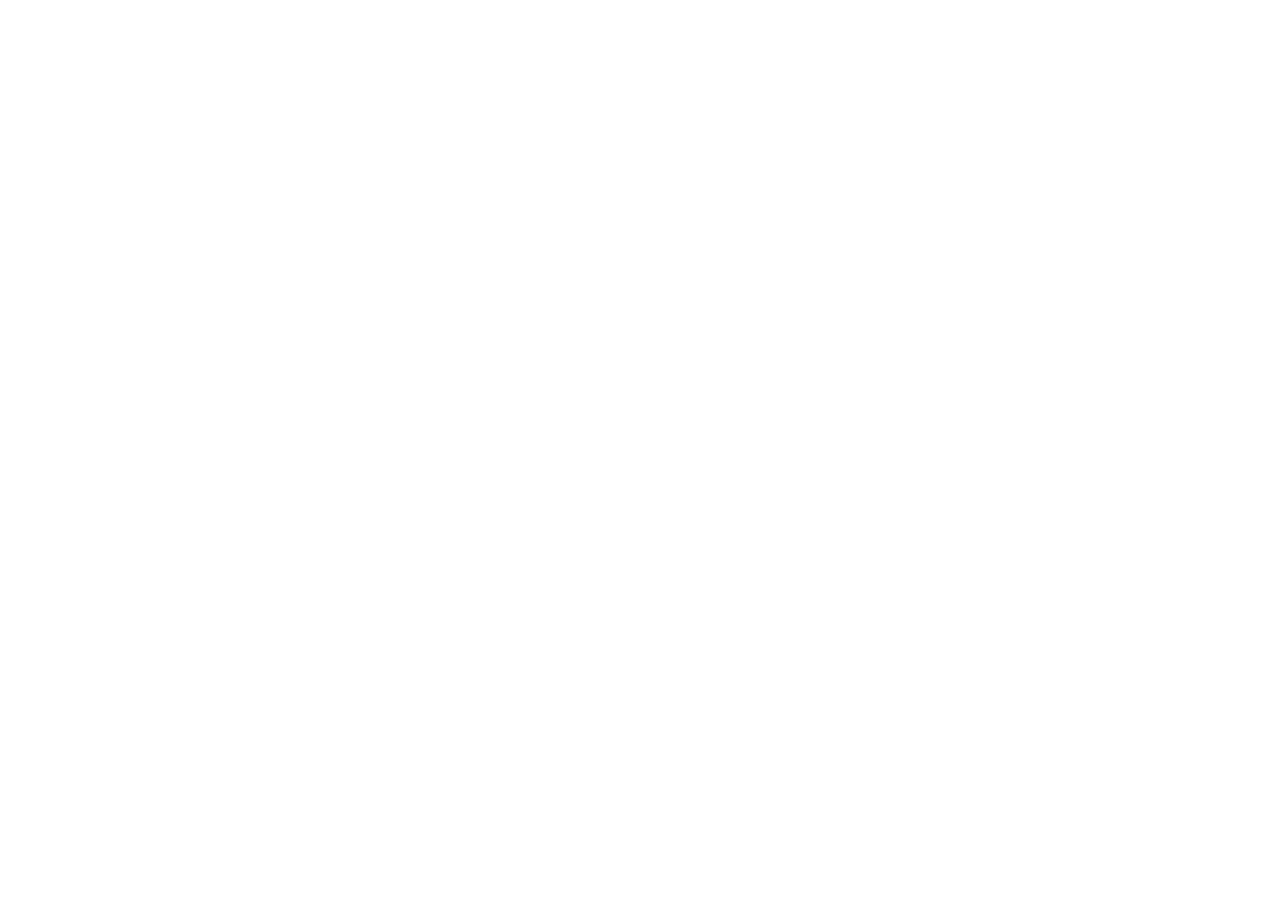
==== src/index.html @ a04d594f "Adicionando estruturas iniciais" ====
<!DOCTYPE html>
<html lang="en">
<head>
    <meta charset="UTF-8">
    <meta name="viewport" content="width=device-width, initial-scale=1.0">
    <link rel="stylesheet" href="styles.css">
    <link rel="shortcut icon" href="imgs/favicon.png" type="image/x-icon">
    <title>Gabriela Ramalho</title>
</head>
<body>
    
</body>
</html>
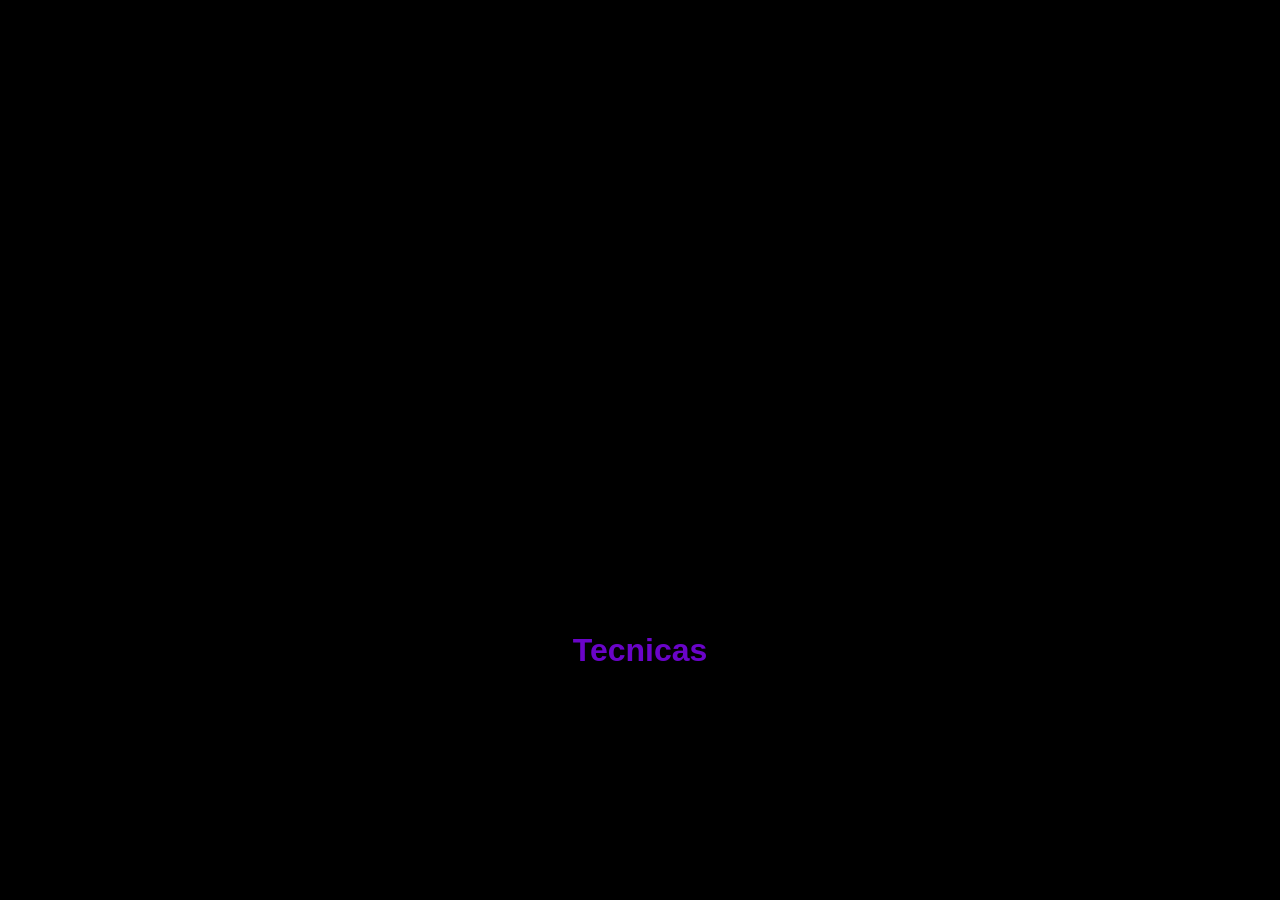
==== commit 2ea236de: "Desenvolvendo modulo Tecnicas" ====
--- a/src/index.html
+++ b/src/index.html
@@ -8,6 +8,8 @@
     <title>Gabriela Ramalho</title>
 </head>
 <body>
-    
+    <div class="tecnicas">
+        <h1 class="titulo">Tecnicas</h1>
+    </div>
 </body>
 </html>
--- a/src/styles.css
+++ b/src/styles.css
@@ -0,0 +1,13 @@
+body{
+    background-color: black;
+}
+
+.tecnicas{
+    margin-top: 50%;
+    font-family: 'Franklin Gothic Medium', 'Arial Narrow', Arial, sans-serif;
+}
+
+.titulo{
+    color: rgb(106, 4, 201);
+    text-align: center;
+}
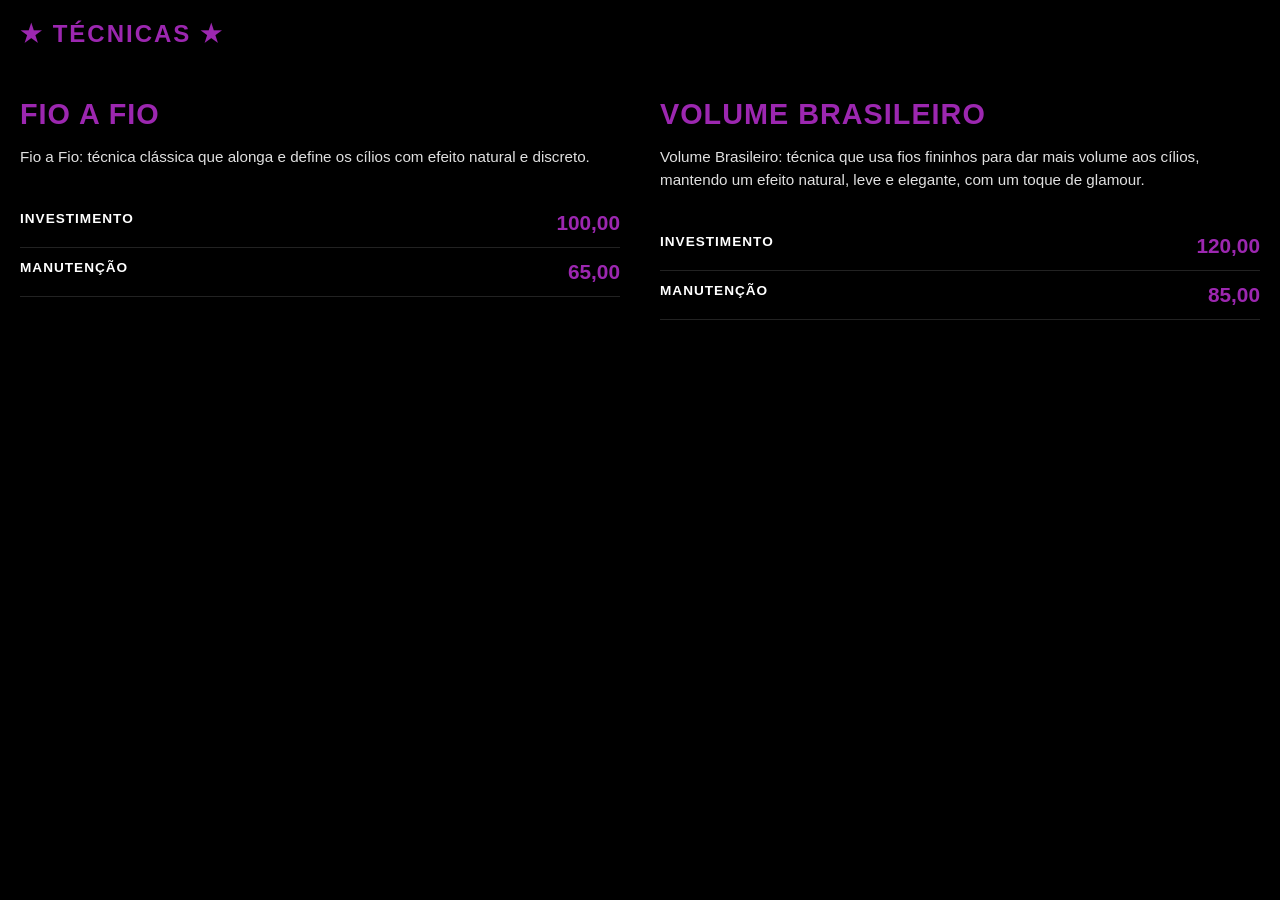
==== commit dd0645c3: "Adicionando secção tecnicas e desenvolvendo seus metódos" ====
--- a/src/index.html
+++ b/src/index.html
@@ -9,7 +9,37 @@
 </head>
 <body>
     <div class="tecnicas">
-        <h1 class="titulo">Tecnicas</h1>
+        <div class="titulo">★ TÉCNICAS ★</div>
+        
+        <div class="colunas-tecnicas">
+            <div class="card-tecnica">
+                <div class="subtitulo-tecnica">FIO A FIO</div>
+                <div class="descricao">Fio a Fio: técnica clássica que alonga e define os cílios com efeito natural e discreto.</div>
+                <div class="preco-linha">
+                    <div class="label">INVESTIMENTO</div>
+                    <div class="valor">100,00</div>
+                </div>
+                <div class="preco-linha">
+                    <div class="label">MANUTENÇÃO</div>
+                    <div class="valor">65,00</div>
+                </div>
+            </div>
+
+            <div class="card-tecnica">
+                <div class="subtitulo-tecnica">VOLUME BRASILEIRO</div>
+                <div class="descricao">Volume Brasileiro: técnica que usa fios fininhos para dar mais volume aos cílios, mantendo um efeito natural, leve e elegante, com um toque de glamour.</div>
+                <div class="preco-linha">
+                    <div class="label">INVESTIMENTO</div>
+                    <div class="valor">120,00</div>         
+                </div>
+                <div class="preco-linha">
+                    <div class="label">MANUTENÇÃO</div>
+                    <div class="valor">85,00</div>
+                </div>
+            </div>
+
+        </div>
+
     </div>
 </body>
 </html>
--- a/src/styles.css
+++ b/src/styles.css
@@ -1,13 +1,76 @@
-body{
-    background-color: black;
+body {
+    background-color: #000000;
+    color: white;
+    font-family: 'Arial', sans-serif;
+    margin: 0;
+    padding: 20px;
 }
 
-.tecnicas{
-    margin-top: 50%;
-    font-family: 'Franklin Gothic Medium', 'Arial Narrow', Arial, sans-serif;
+/* Container Principal da Seção */
+.tecnicas-container {
+    max-width: 500px;
+    margin: 40px auto; 
+    text-align: center;
 }
 
-.titulo{
-    color: rgb(106, 4, 201);
-    text-align: center;
+/* Estilização do Título Principal */
+.titulo {
+    color: #9c27b0; 
+    font-size: 1.5rem;
+    font-weight: bold;
+    letter-spacing: 2px;
+    margin-bottom: 50px;
+}
+
+/* Alinhamento das duas colunas lado a lado */
+.colunas-tecnicas {
+    display: flex;
+    justify-content: space-between;
+    gap: 40px; 
+    flex-wrap: wrap; 
+}
+
+/* Estilo de cada bloco/coluna */
+.card-tecnica {
+    flex: 1;
+    min-width: 280px; 
+    text-align: left; 
+}
+
+/* Títulos de cada Técnica */
+.subtitulo-tecnica {
+    color: #9c27b0;
+    font-size: 1.8rem;
+    font-weight: bold;
+    margin-bottom: 15px;
+    letter-spacing: 1px;
+}
+
+/* Bloco de texto descritivo */
+.descricao {
+    font-size: 0.95rem;
+    line-height: 1.5;
+    color: #e0e0e0;
+    margin-bottom: 30px;
+}
+
+/* Alinhamento dos preços (Texto na esquerda, Valor na direita) */
+.preco-linha {
+    display: flex;
+    justify-content: space-between; 
+    border-bottom: 1px solid #222; 
+    padding: 12px 0;
+}
+
+.label {
+    font-size: 0.85rem;
+    color: #ffffff;
+    font-weight: bold;
+    letter-spacing: 1px;
+}
+
+.valor {
+    font-size: 1.3rem;
+    color: #9c27b0; 
+    font-weight: bold;
 }
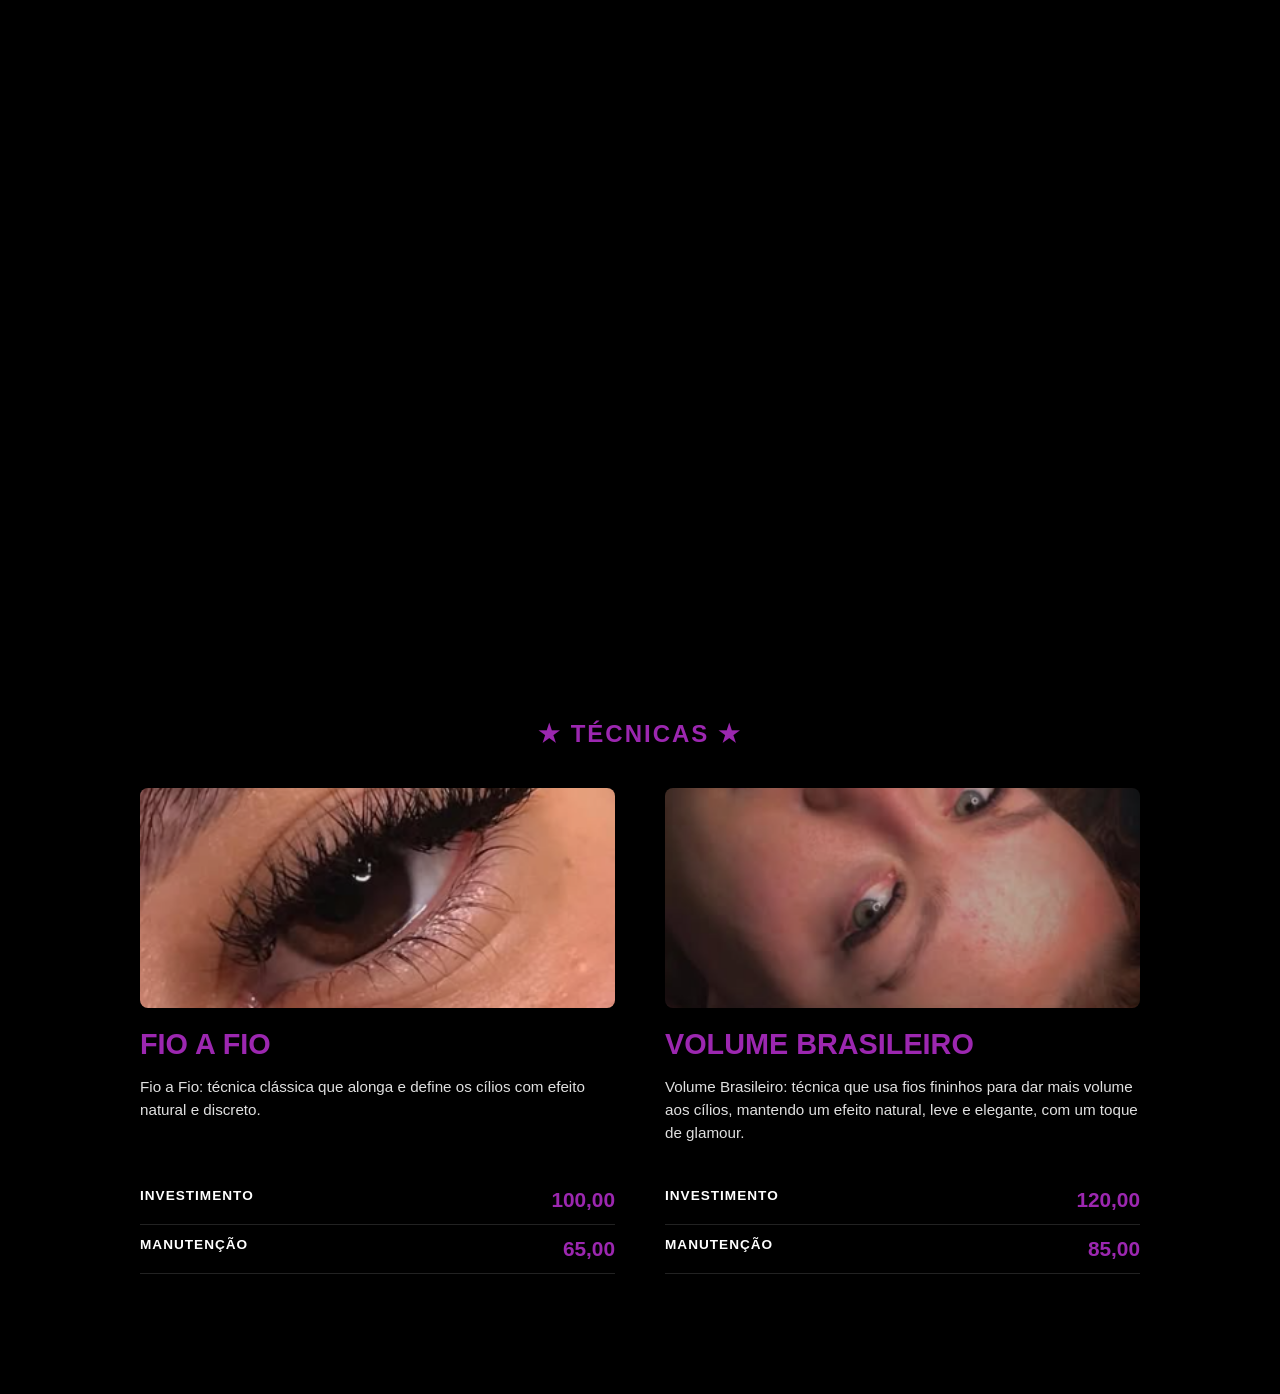
==== commit cad11db0: "Atualizando modulo de tecnicas" ====
--- a/src/index.html
+++ b/src/index.html
@@ -1,5 +1,5 @@
 <!DOCTYPE html>
-<html lang="en">
+<html lang="pt-BR">
 <head>
     <meta charset="UTF-8">
     <meta name="viewport" content="width=device-width, initial-scale=1.0">
@@ -8,11 +8,16 @@
     <title>Gabriela Ramalho</title>
 </head>
 <body>
-    <div class="tecnicas">
+    <div class="tecnicas">        
+        
         <div class="titulo">★ TÉCNICAS ★</div>
         
         <div class="colunas-tecnicas">
+            
             <div class="card-tecnica">
+                <div class="container-foto">
+                    <img src="imgs/FioAfio.png" alt="Técnica Fio a Fio" class="imagem-tecnicas">
+                </div>
                 <div class="subtitulo-tecnica">FIO A FIO</div>
                 <div class="descricao">Fio a Fio: técnica clássica que alonga e define os cílios com efeito natural e discreto.</div>
                 <div class="preco-linha">
@@ -26,6 +31,9 @@
             </div>
 
             <div class="card-tecnica">
+                <div class="container-foto">
+                    <img src="imgs/VolumeAbrasileiro.png" alt="Técnica Fio a Fio" class="imagem-tecnicas">
+                </div>                
                 <div class="subtitulo-tecnica">VOLUME BRASILEIRO</div>
                 <div class="descricao">Volume Brasileiro: técnica que usa fios fininhos para dar mais volume aos cílios, mantendo um efeito natural, leve e elegante, com um toque de glamour.</div>
                 <div class="preco-linha">
@@ -38,8 +46,7 @@
                 </div>
             </div>
 
-        </div>
-
-    </div>
+        </div> 
+    </div> 
 </body>
 </html>
--- a/src/styles.css
+++ b/src/styles.css
@@ -6,55 +6,70 @@
     padding: 20px;
 }
 
-/* Container Principal da Seção */
-.tecnicas-container {
-    max-width: 500px;
-    margin: 40px auto; 
-    text-align: center;
+.tecnicas {
+    max-width: 1000px;
+    padding: 0 20px;
+    margin: 700px auto 100px auto; 
 }
 
-/* Estilização do Título Principal */
 .titulo {
     color: #9c27b0; 
     font-size: 1.5rem;
     font-weight: bold;
     letter-spacing: 2px;
-    margin-bottom: 50px;
+    text-align: center;
+    width: 100%;
+    margin-top: 0;       
+    margin-bottom: 40px; 
 }
 
-/* Alinhamento das duas colunas lado a lado */
 .colunas-tecnicas {
     display: flex;
     justify-content: space-between;
-    gap: 40px; 
+    gap: 50px; 
     flex-wrap: wrap; 
 }
 
-/* Estilo de cada bloco/coluna */
 .card-tecnica {
     flex: 1;
     min-width: 280px; 
     text-align: left; 
+    display: flex;
+    flex-direction: column;
 }
 
-/* Títulos de cada Técnica */
+.container-foto {
+    width: 100%;
+    height: 220px;
+    margin-bottom: 20px;
+}
+
+.imagem-tecnicas {
+    width: 100%;
+    height: 100%;
+    border-radius: 8px; 
+    object-fit: cover;
+}
+
 .subtitulo-tecnica {
     color: #9c27b0;
     font-size: 1.8rem;
     font-weight: bold;
     margin-bottom: 15px;
-    letter-spacing: 1px;
 }
 
-/* Bloco de texto descritivo */
 .descricao {
     font-size: 0.95rem;
     line-height: 1.5;
     color: #e0e0e0;
-    margin-bottom: 30px;
+    margin-bottom: 30px; 
+    min-height: 70px; 
 }
 
-/* Alinhamento dos preços (Texto na esquerda, Valor na direita) */
+.preco-linha:first-of-type {
+    margin-top: auto; 
+}
+
 .preco-linha {
     display: flex;
     justify-content: space-between; 
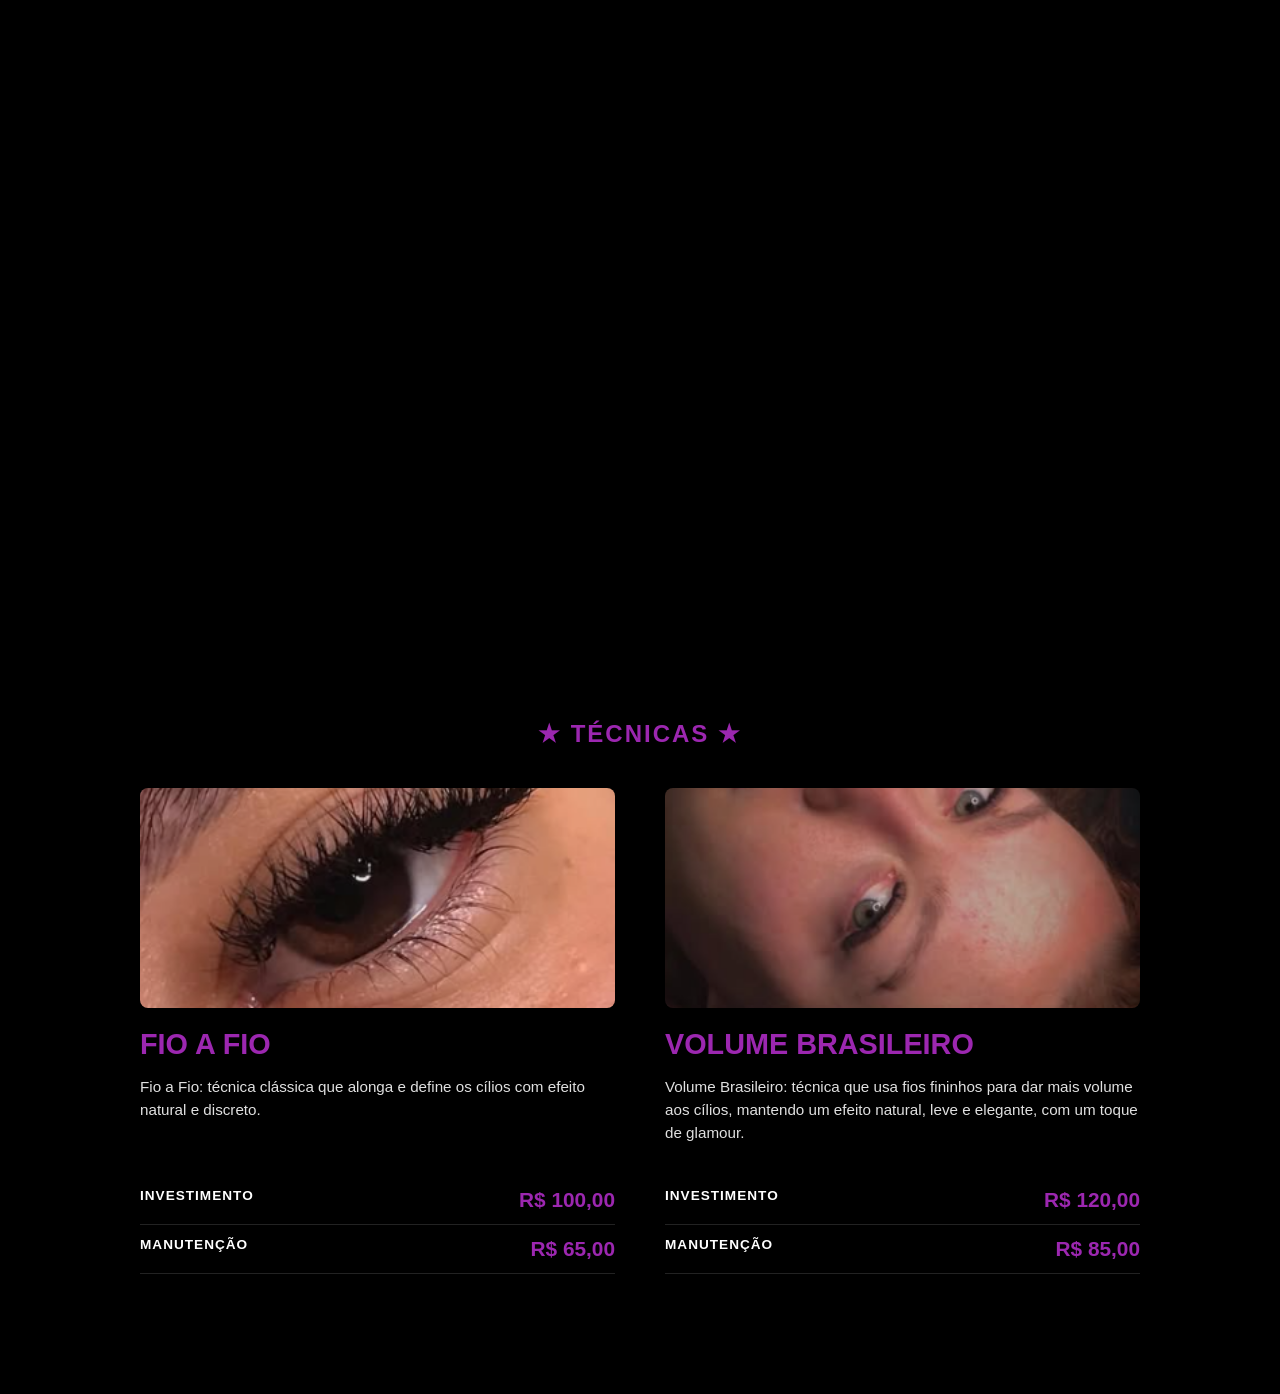
==== commit ef35dde3: "Atualizando preços" ====
--- a/src/index.html
+++ b/src/index.html
@@ -22,11 +22,11 @@
                 <div class="descricao">Fio a Fio: técnica clássica que alonga e define os cílios com efeito natural e discreto.</div>
                 <div class="preco-linha">
                     <div class="label">INVESTIMENTO</div>
-                    <div class="valor">100,00</div>
+                    <div class="valor">R$ 100,00</div>
                 </div>
                 <div class="preco-linha">
                     <div class="label">MANUTENÇÃO</div>
-                    <div class="valor">65,00</div>
+                    <div class="valor">R$ 65,00</div>
                 </div>
             </div>
 
@@ -38,11 +38,11 @@
                 <div class="descricao">Volume Brasileiro: técnica que usa fios fininhos para dar mais volume aos cílios, mantendo um efeito natural, leve e elegante, com um toque de glamour.</div>
                 <div class="preco-linha">
                     <div class="label">INVESTIMENTO</div>
-                    <div class="valor">120,00</div>         
+                    <div class="valor">R$ 120,00</div>         
                 </div>
                 <div class="preco-linha">
                     <div class="label">MANUTENÇÃO</div>
-                    <div class="valor">85,00</div>
+                    <div class="valor">R$ 85,00</div>
                 </div>
             </div>
 
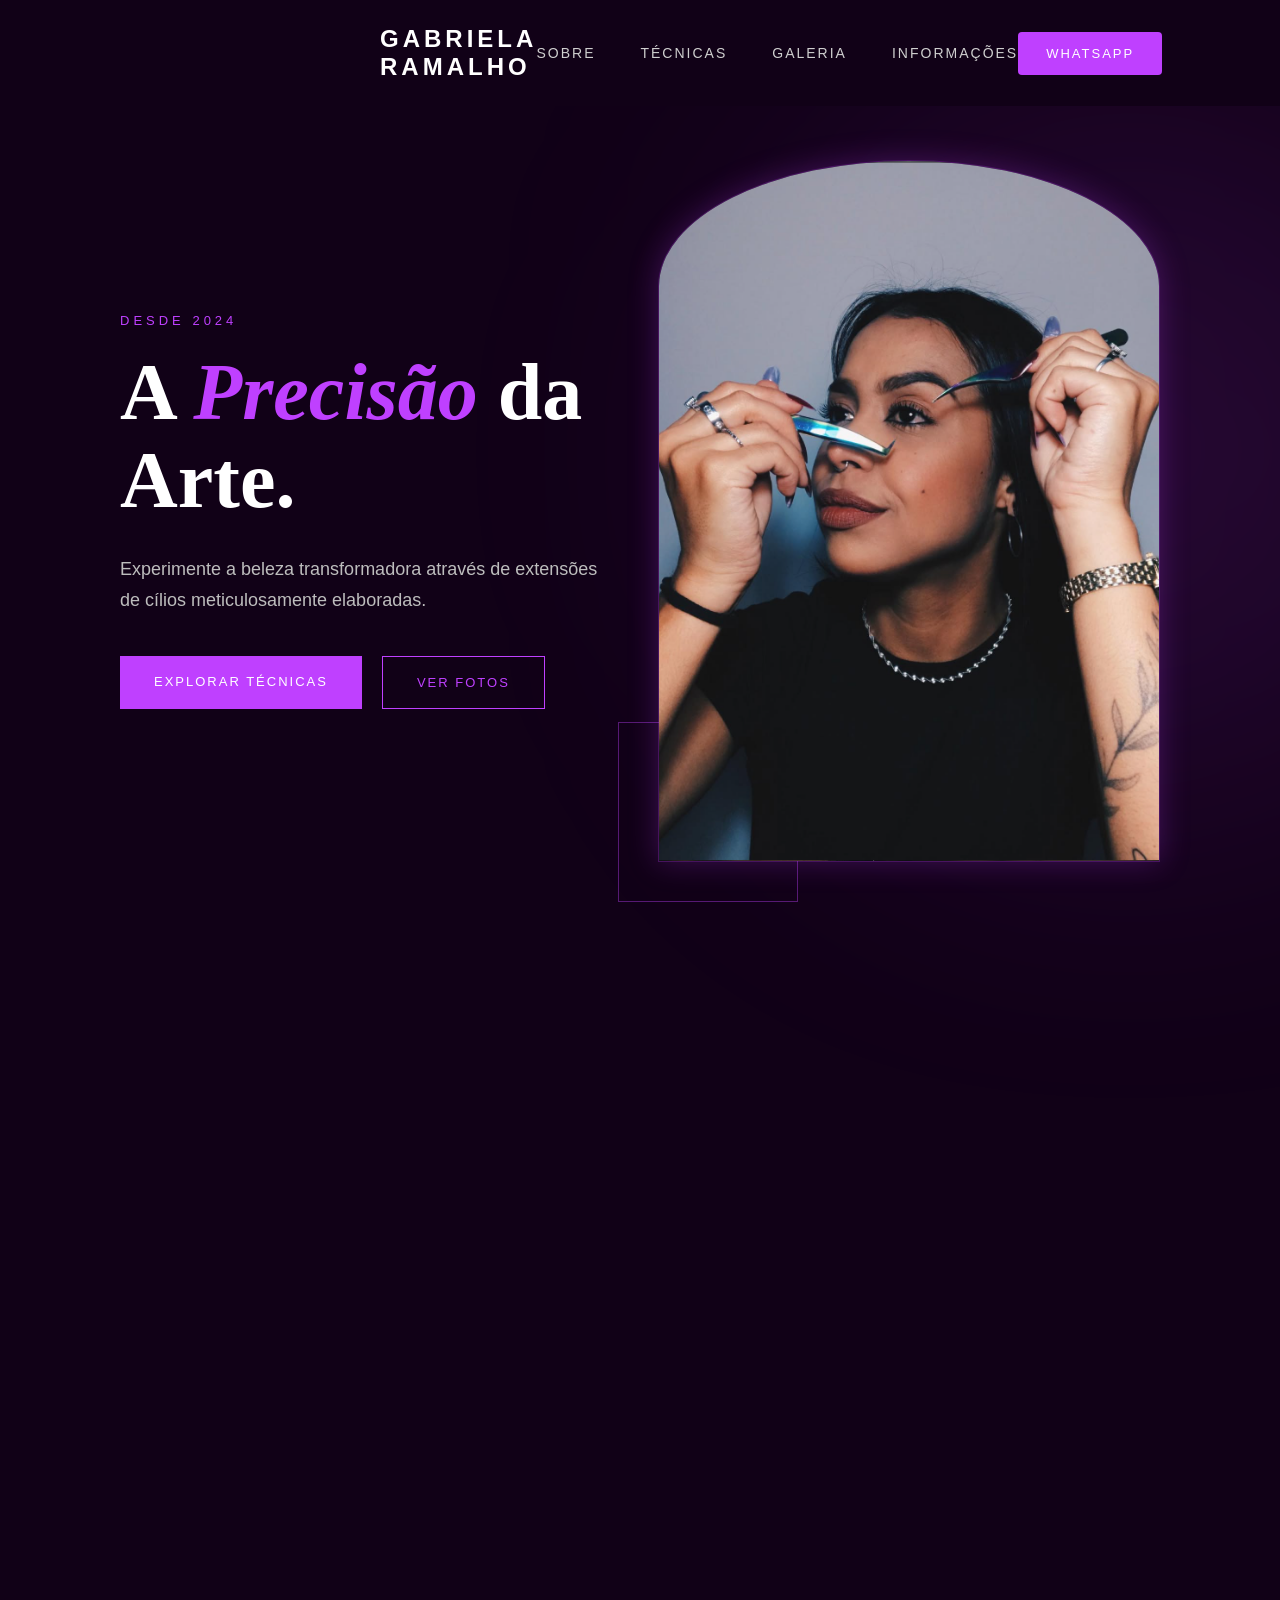
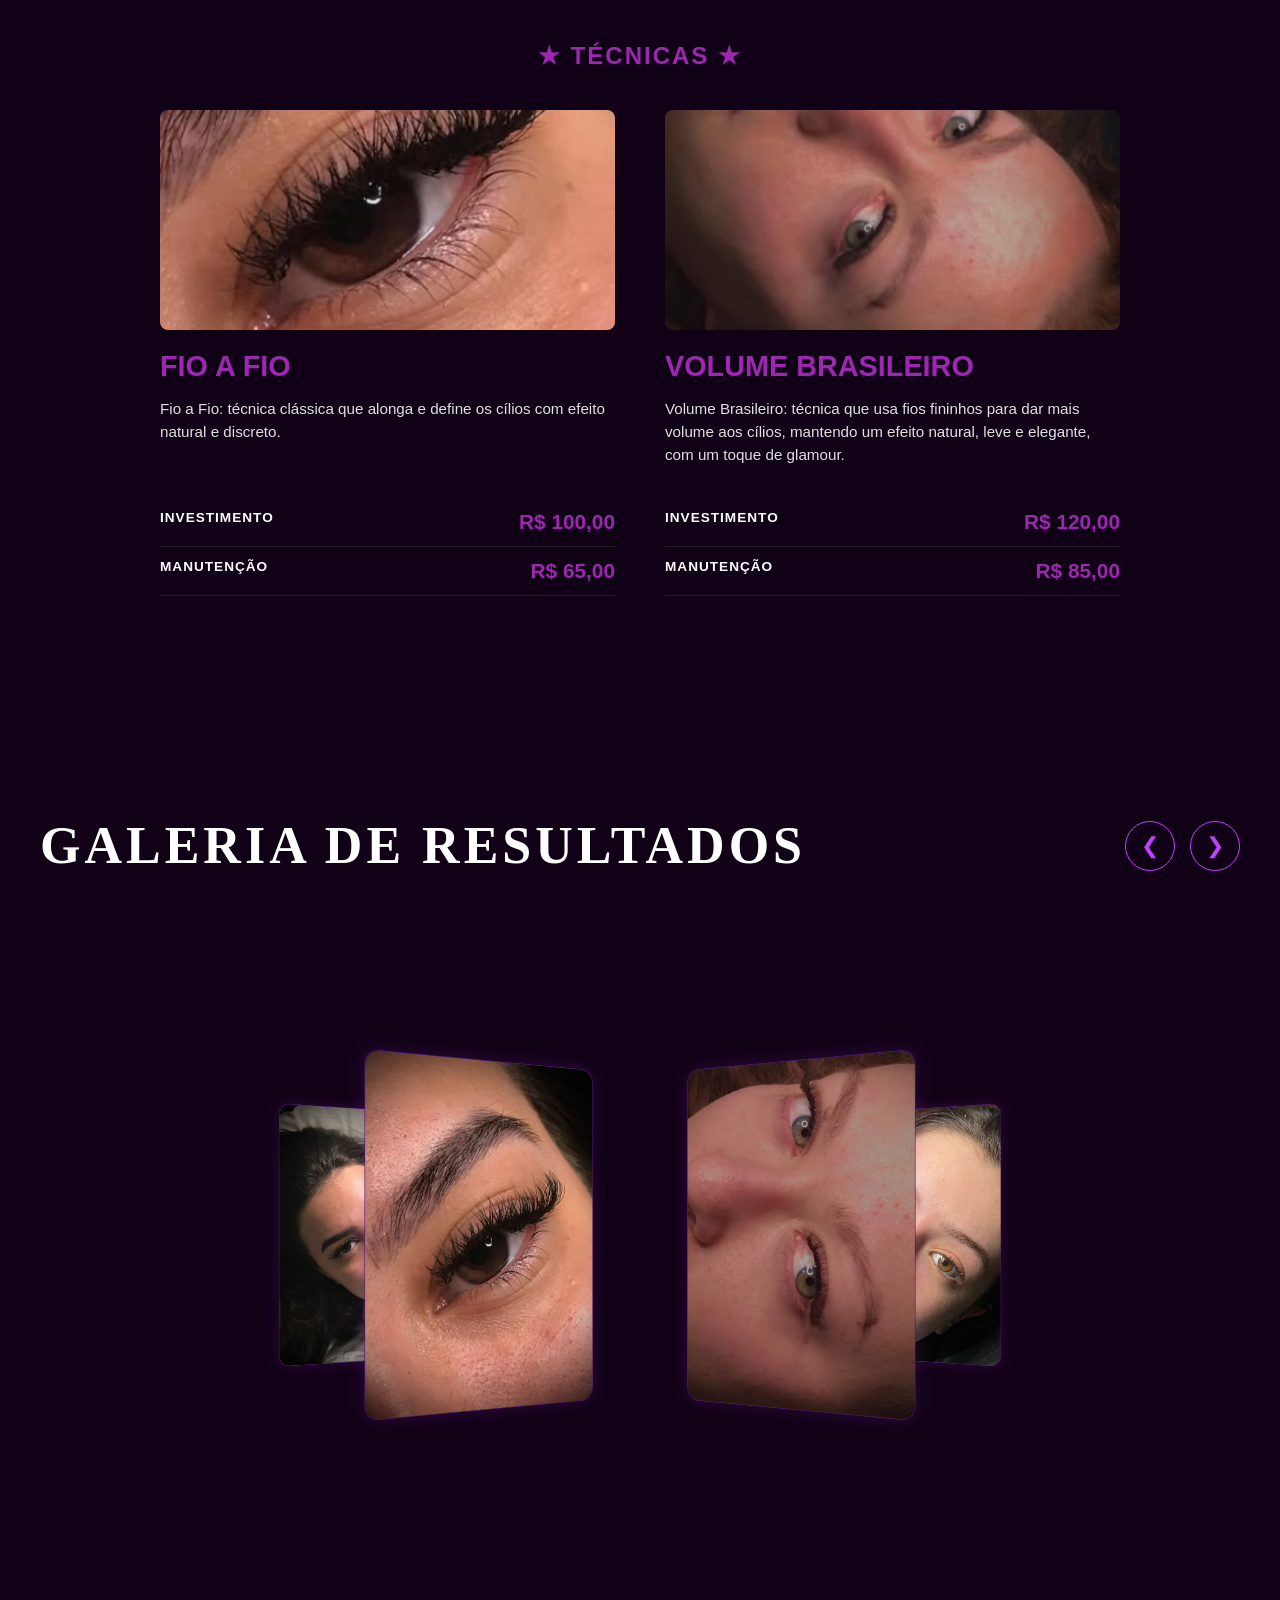
==== commit 64fed578: "feat: tela topo e galeria de resultados" ====
--- a/src/index.html
+++ b/src/index.html
@@ -4,10 +4,74 @@
     <meta charset="UTF-8">
     <meta name="viewport" content="width=device-width, initial-scale=1.0">
     <link rel="stylesheet" href="styles.css">
+        <script src="script.js"></script>
     <link rel="shortcut icon" href="imgs/favicon.png" type="image/x-icon">
     <title>Gabriela Ramalho</title>
 </head>
 <body>
+    
+<header class="hero">
+
+    <nav class="navbar">
+        <div class="logo">
+            Gabriela Ramalho
+        </div>
+
+        <ul class="nav-links">
+            <li><a href="#sobre">Sobre</a></li>
+            <li><a href="#tecnicas">Técnicas</a></li>
+            <li><a href="#galeria">Galeria</a></li>
+            <li><a href="#info">Informações</a></li>
+        </ul>
+
+        <a href="#" class="btn-whatsapp">
+            WhatsApp
+        </a>
+    </nav>
+
+    <div class="hero-content">
+
+    
+
+        <div class="hero-text">
+            <span class="mini-title">DESDE 2024</span>
+
+            <h1>
+                A <span>Precisão</span> da Arte.
+            </h1>
+
+            <p>
+                Experimente a beleza transformadora através de extensões
+                de cílios meticulosamente elaboradas.
+            </p>
+
+            <div class="hero-buttons">
+                <a href="#tecnicas" class="btn-primary">
+                    EXPLORAR TÉCNICAS
+                </a>
+
+                <a href="#galeria" class="btn-secondary">
+                    VER FOTOS
+                </a>
+            </div>
+        </div>
+
+      <div class="hero-image">
+
+    <div class="neon-square"></div>
+
+    <div class="image-frame">
+        <img src="imgs/Gabriela Ramalho.png" alt="Gabriela Ramalho">
+    </div>
+
+</div>
+
+</header>
+
+
+
+
+    
     <div class="tecnicas">        
         
         <div class="titulo">★ TÉCNICAS ★</div>
@@ -48,5 +112,84 @@
 
         </div> 
     </div> 
+
+   
+   
+    <section class="galeria" id="galeria">
+
+    <div class="galeria-topo">
+        <h2>GALERIA DE RESULTADOS</h2>
+
+        <div class="galeria-botoes">
+            <button id="prev-btn">❮</button>
+            <button id="next-btn">❯</button>
+        </div>
+    </div>
+
+    <div class="coverflow-container">
+
+        <div class="coverflow-track" id="coverflow-track">
+
+            <div class="coverflow-item">
+                <img src="imgs/Resultado 1.jpg">
+            </div>
+
+            <div class="coverflow-item">
+                <img src="imgs/resultado 2.jpg">
+            </div>
+
+            <div class="coverflow-item liquid-glass">
+    
+            <video class="coverflow-media" autoplay muted loop playsinline>
+            <source src="videos/videolash1.mov">
+            </video>
+            </div>
+
+            <div class="coverflow-item">
+                <img src="imgs/resultado 5.jpg">
+            </div>
+
+            <div class="coverflow-item">
+                <img src="imgs/resultado 6.jpg">
+            </div>
+
+            <div class="coverflow-item">
+                <img src="imgs/resultado 3.jpg">
+            </div>
+
+            <div class="coverflow-item liquid-glass">
+    
+            <video class="coverflow-media" autoplay muted loop playsinline>
+            <source src="videos/Vídeo 2 lash.mov">
+            </video>
+            </div>
+
+            <div class="coverflow-item">
+                <img src="imgs/resultado 4.jpg">
+            </div>
+
+            <div class="coverflow-item">
+                <img src="imgs/resultado 10.jpg">
+            </div>
+
+            <div class="coverflow-item">
+                <img src="imgs/resultado 8.jpg">
+            </div>
+
+            <div class="coverflow-item">
+                <img src="imgs/resultado 9.jpg">
+            </div>
+
+            <div class="coverflow-item">
+                <img src="imgs/resultado 7.jpg">
+            </div>
+
+        </div>
+
+    </div>
+
+</section>
+
+
 </body>
 </html>
--- a/src/styles.css
+++ b/src/styles.css
@@ -1,10 +1,337 @@
 body {
-    background-color: #000000;
+    background-color: #110117;
     color: white;
     font-family: 'Arial', sans-serif;
     margin: 0;
-    padding: 20px;
-}
+
+    overflow-x: hidden;
+}
+
+/* topo */
+
+* {
+    margin: 0;
+    padding: 0;
+    box-sizing: border-box;
+}
+
+
+/* NAVBAR */
+
+.navbar {
+    position: fixed;
+    top: 0;
+    width: 100%;
+    display: flex;
+    justify-content: space-between;
+    align-items: center;
+
+    padding: 25px 260px;
+
+    background: #110117;
+    backdrop-filter: blur(10px);
+
+    z-index: 1000;
+}
+
+.logo {
+    font-size: 24px;
+    font-weight: bold;
+    letter-spacing: 4px;
+    text-transform: uppercase;
+}
+
+.nav-links {
+    display: flex;
+    gap: 45px;
+    list-style: none;
+}
+
+.nav-links a {
+    text-decoration: none;
+    color: #cfcfcf;
+
+    font-size: 14px;
+    letter-spacing: 2px;
+    text-transform: uppercase;
+
+    transition: 0.3s;
+}
+
+.nav-links a:hover {
+    color: #BF40FF;
+}
+
+.btn-whatsapp {
+    background-color: #BF40FF;
+    color: white;
+
+    padding: 14px 28px;
+
+    text-decoration: none;
+    text-transform: uppercase;
+    letter-spacing: 2px;
+    font-size: 13px;
+
+    border-radius: 4px;
+
+    transition: 0.3s;
+}
+
+.btn-whatsapp:hover {
+    background-color: #a129df;
+}
+
+/* HERO */
+
+.hero {
+    min-height: 100vh;
+
+    padding: 160px 120px 80px;
+
+    background-color: #110117;
+
+    overflow: hidden;
+}
+
+.hero-content {
+    display: flex;
+    justify-content: space-between;
+    align-items: center;
+    gap: 60px;
+}
+
+/* TEXTO */
+
+.hero-text {
+    max-width: 650px;
+}
+
+.mini-title {
+    color: #BF40FF;
+
+    letter-spacing: 4px;
+    font-size: 13px;
+
+    display: block;
+    margin-bottom: 20px;
+}
+
+.hero-text h1 {
+    font-size: 80px;
+    
+    line-height: 1.1;
+    margin-bottom: 30px;
+
+    font-family: serif;
+}
+
+.hero-text h1 span {
+    color: #BF40FF;
+    font-style: italic;
+}
+
+.hero-text p {
+    color: #bdbdbd;
+
+    font-size: 18px;
+    line-height: 1.7;
+
+    margin-bottom: 40px;
+}
+
+/* BOTÕES */
+
+.hero-buttons {
+    display: flex;
+    gap: 20px;
+}
+
+.btn-primary,
+.btn-secondary {
+    padding: 18px 34px;
+
+    text-decoration: none;
+    text-transform: uppercase;
+
+    letter-spacing: 2px;
+    font-size: 13px;
+
+    transition: 0.3s;
+}
+
+.btn-primary {
+    background-color: #BF40FF;
+    color: white;
+}
+
+.btn-primary:hover {
+    background-color: #a129df;
+}
+
+.btn-secondary {
+    border: 1px solid #BF40FF;
+    color: #BF40FF;
+}
+
+.btn-secondary:hover {
+    background-color: rgba(191, 64, 255, 0.1);
+}
+
+/* imagem */
+
+.hero-image {
+    position: relative;
+
+    display: flex;
+    justify-content: center;
+    align-items: center;
+}
+
+/* quadrado neon */
+
+.neon-square {
+    position: absolute;
+
+    width: 180px;
+    height: 180px;
+
+    border: 1px solid rgba(191, 64, 255, 0.4);
+
+    bottom: -40px;
+    left: -40px;
+
+    z-index: 0;
+}
+
+/* moldura principal */
+
+.image-frame {
+    position: relative;
+
+    overflow: hidden;
+
+    border-top-left-radius: 50% 18%;
+    border-top-right-radius: 50% 18%;
+
+    border: 1px solid rgba(191, 64, 255, 0.3);
+
+    box-shadow: 0 0 30px rgba(191, 64, 255, 0.25);
+
+    z-index: 2;
+}
+
+/* imagem */
+
+.image-frame img {
+    width: 500px;
+    height: 700px;
+
+    object-fit: cover;
+    object-position: center top;
+
+    display: block;
+}
+
+/* glow atrás */
+
+.hero::before {
+    content: "";
+
+    position: absolute;
+
+    width: 700px;
+    height: 700px;
+
+    background: rgba(191, 64, 255, 0.12);
+
+    filter: blur(140px);
+
+    border-radius: 50%;
+
+    top: 50%;
+    right: -200px;
+
+    transform: translateY(-50%);
+
+    z-index: 0;
+}
+
+/*  conteúdo no glow */
+
+.hero-content {
+    position: relative;
+    z-index: 2;
+}
+
+.image-frame {
+    overflow: hidden;
+
+    border-top-left-radius: 50% 18%;
+    border-top-right-radius: 50% 18%;
+
+    border: 1px solid rgba(191, 64, 255, 0.3);
+
+    box-shadow: 0 0 30px rgba(191, 64, 255, 0.25);
+}
+
+/* videos na galeria */
+
+.coverflow-item img,
+.coverflow-item video {
+    width: 100%;
+    height: 100%;
+
+    object-fit: cover;
+
+    border-radius: 20px;
+}
+
+.coverflow-media {
+    width: 100%;
+    height: 100%;
+    object-fit: cover;
+
+    border-radius: 20px;
+}
+
+/* responsivo */
+
+@media (max-width: 1100px) {
+
+    .hero-content {
+        flex-direction: column;
+        text-align: center;
+    }
+
+    .hero-buttons {
+        justify-content: center;
+    }
+
+    .hero-image img {
+        width: 100%;
+        max-width: 400px;
+        height: auto;
+    }
+
+    .navbar {
+        padding: 20px 30px;
+    }
+
+    .nav-links {
+        display: none;
+    }
+
+    .hero-text h1 {
+        font-size: 52px;
+    }
+}
+
+
+
+
+
+
 
 .tecnicas {
     max-width: 1000px;
@@ -38,11 +365,13 @@
     flex-direction: column;
 }
 
+
 .container-foto {
     width: 100%;
     height: 220px;
     margin-bottom: 20px;
 }
+
 
 .imagem-tecnicas {
     width: 100%;
@@ -51,12 +380,14 @@
     object-fit: cover;
 }
 
-.subtitulo-tecnica {
+
+ .subtitulo-tecnica {
     color: #9c27b0;
     font-size: 1.8rem;
     font-weight: bold;
     margin-bottom: 15px;
 }
+
 
 .descricao {
     font-size: 0.95rem;
@@ -88,4 +419,125 @@
     font-size: 1.3rem;
     color: #9c27b0; 
     font-weight: bold;
+}
+
+
+/* galeria de fotos */
+
+.galeria {
+    padding: 120px 40px;
+    overflow: hidden;
+}
+
+.galeria-topo {
+    max-width: 1200px;
+    margin: 0 auto 60px;
+
+    display: flex;
+    justify-content: space-between;
+    align-items: center;
+}
+
+.galeria-topo h2 {
+    font-size: 52px;
+    font-family: serif;
+    letter-spacing: 4px;
+}
+
+.galeria-botoes {
+    display: flex;
+    gap: 15px;
+}
+
+.galeria-botoes button {
+    width: 50px;
+    height: 50px;
+
+    border-radius: 50%;
+    border: 1px solid #BF40FF;
+
+    background: transparent;
+    color: #BF40FF;
+
+    cursor: pointer;
+    font-size: 22px;
+
+    transition: 0.3s;
+}
+
+.galeria-botoes button:hover {
+    background: #BF40FF;
+    color: white;
+}
+
+/* COVERFLOW */
+
+.coverflow-container {
+    width: 100%;
+    height: 600px;
+
+    perspective: 1200px;
+
+    display: flex;
+    justify-content: center;
+    align-items: center;
+
+    overflow: hidden;
+}
+
+.coverflow-track {
+    position: relative;
+
+    width: 100%;
+    height: 100%;
+
+    display: flex;
+    justify-content: center;
+    align-items: center;
+
+    transform-style: preserve-3d;
+}
+
+.coverflow-item {
+    position: absolute;
+
+    width: 350px;
+    height: 480px;
+
+    transition: 0.6s cubic-bezier(0.23, 1, 0.32, 1);
+
+    overflow: hidden;
+
+    border-radius: 20px;
+
+    border: 1px solid rgba(191, 64, 255, 0.3);
+
+    box-shadow: 0 0 25px rgba(191, 64, 255, 0.15);
+
+    background: #1a0822;
+}
+
+.coverflow-item img {
+    width: 100%;
+    height: 100%;
+
+    object-fit: cover;
+}
+
+/* responsivo */
+
+@media (max-width: 768px) {
+
+    .coverflow-item {
+        width: 250px;
+        height: 350px;
+    }
+
+    .coverflow-container {
+        height: 450px;
+    }
+
+    .galeria-topo h2 {
+        font-size: 38px;
+    }
 }
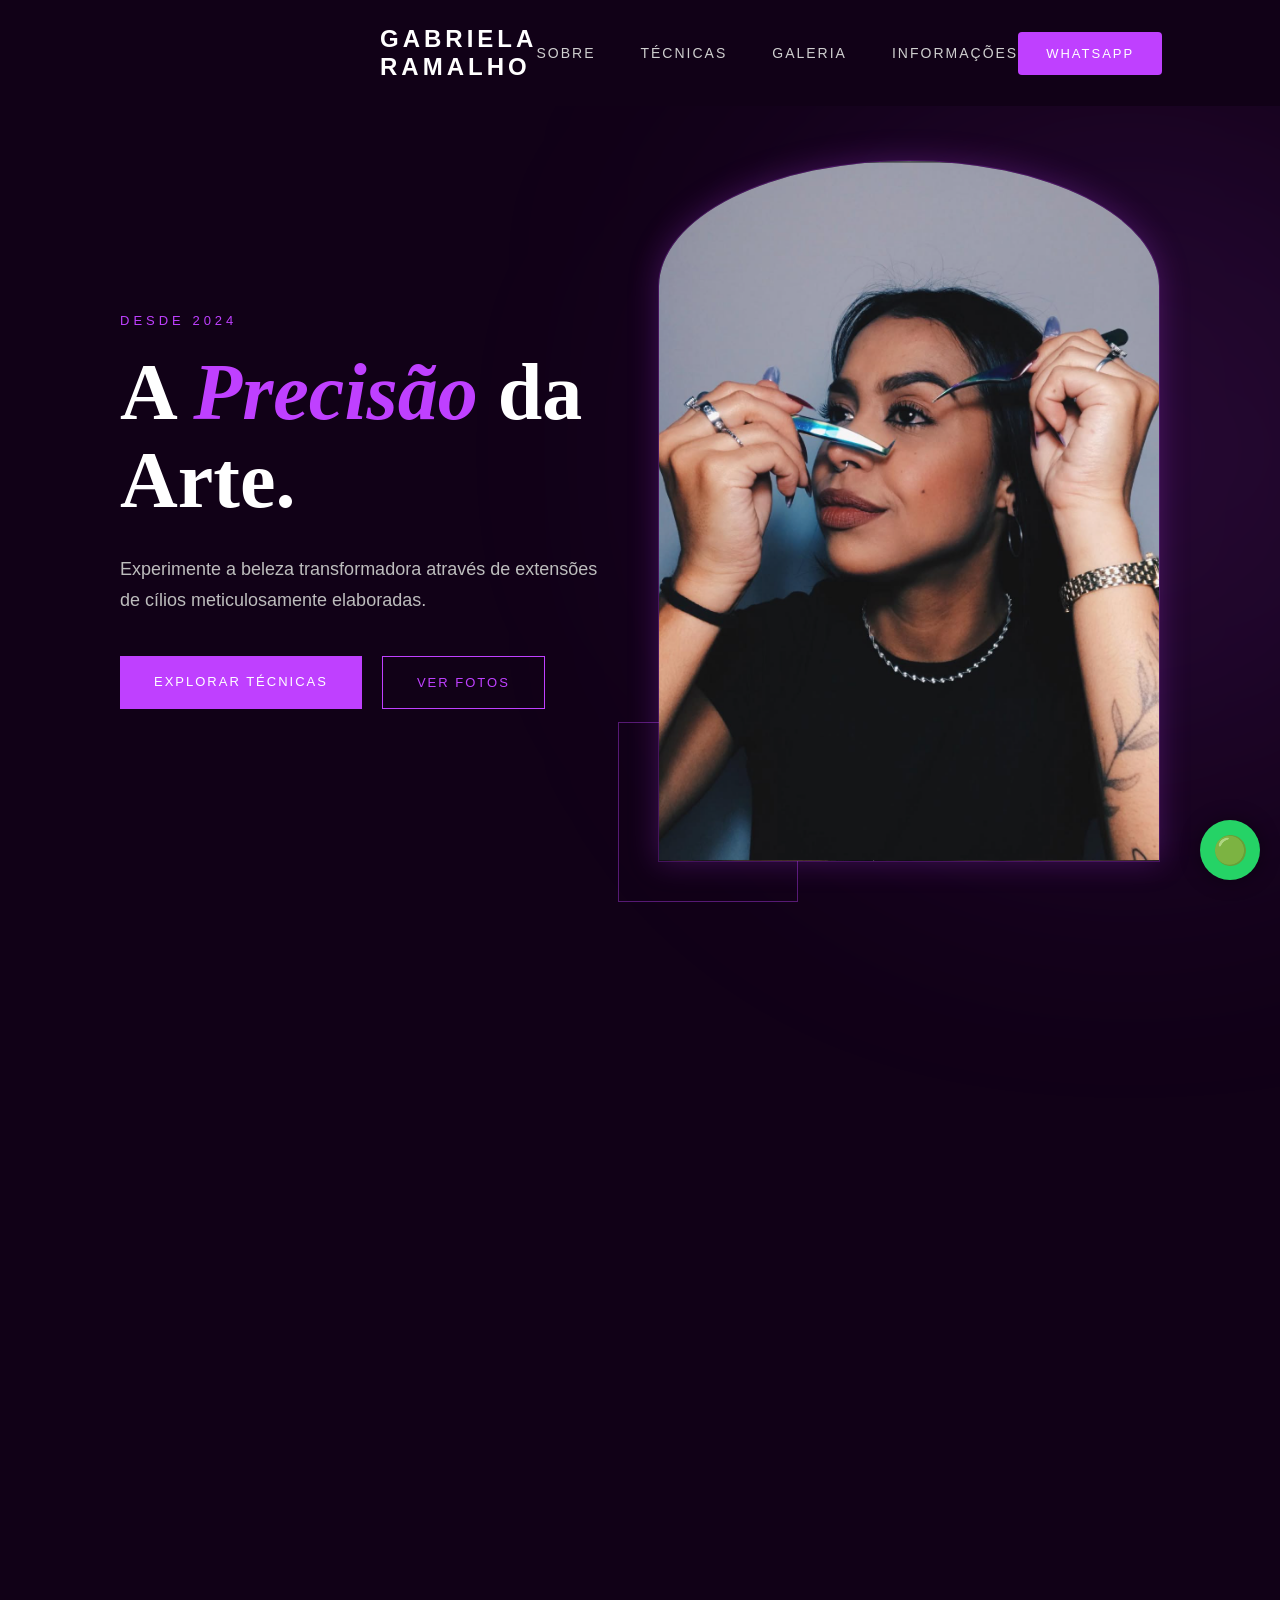
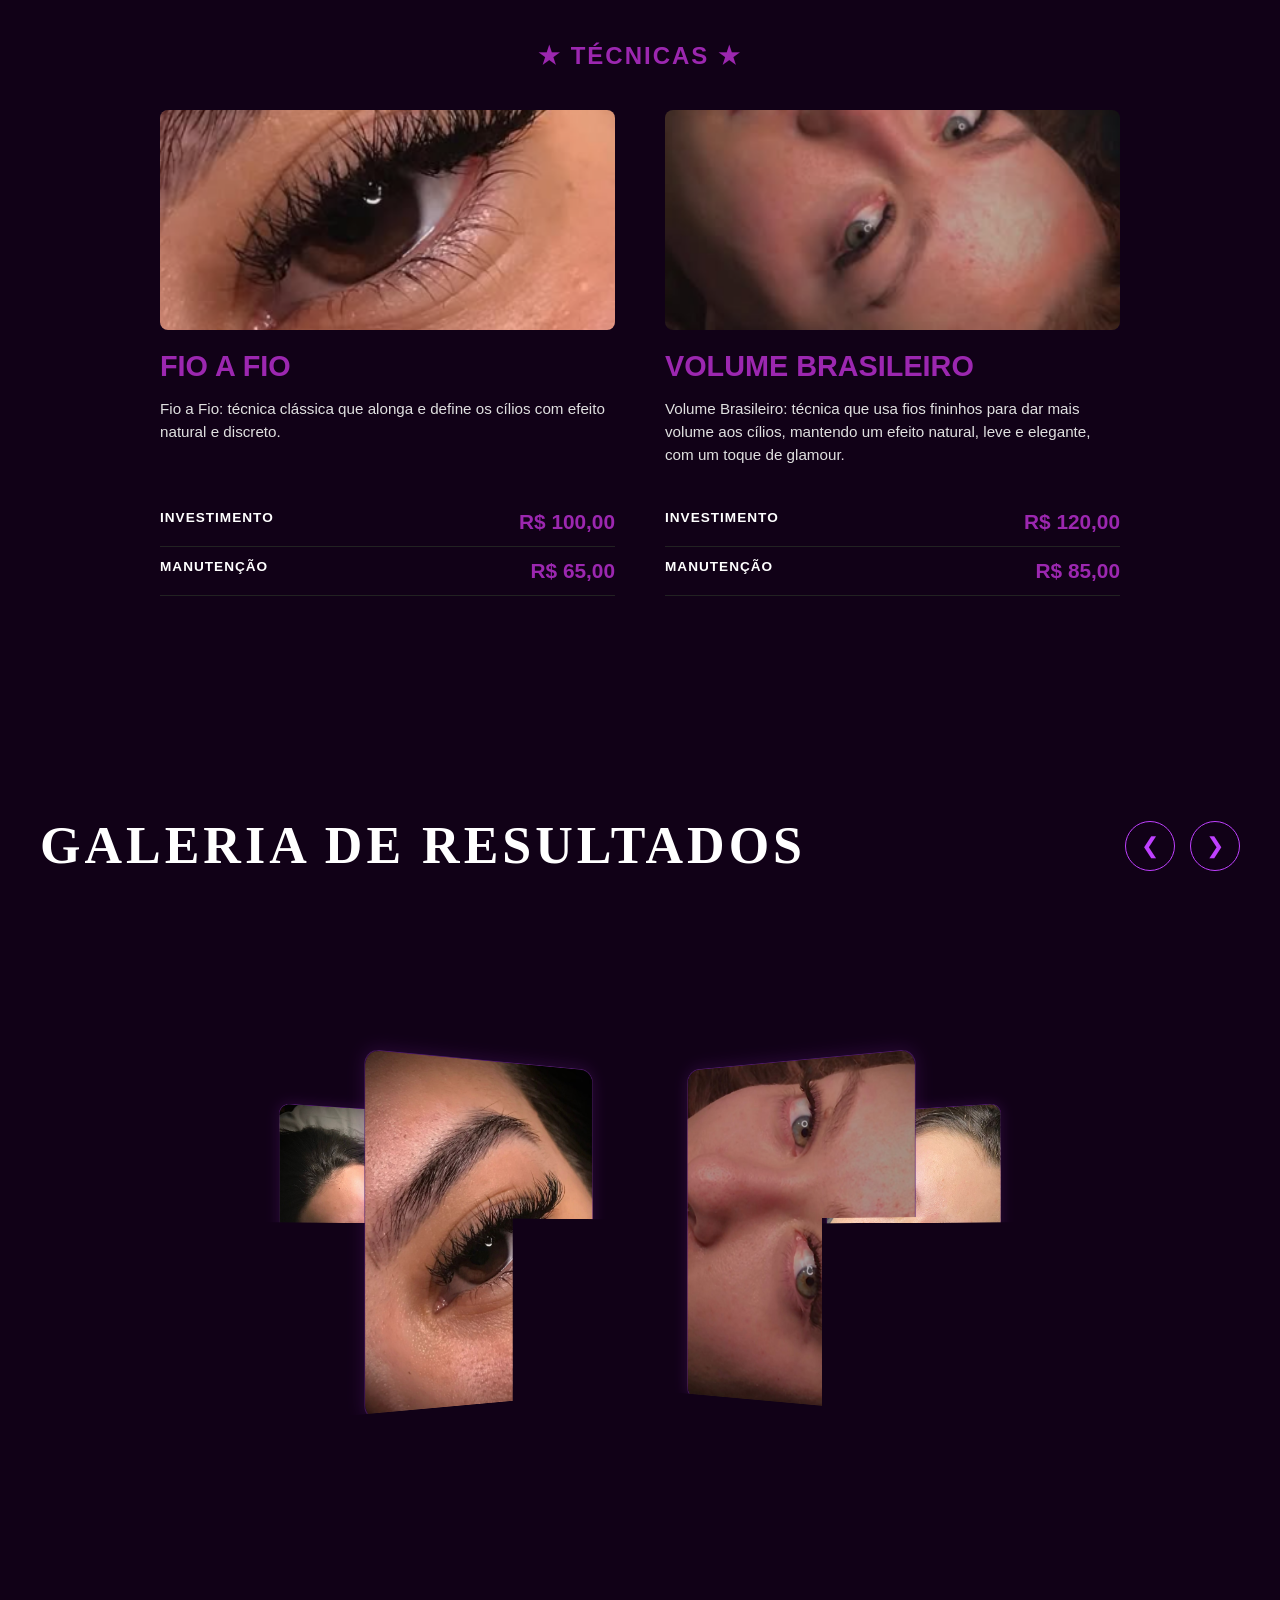
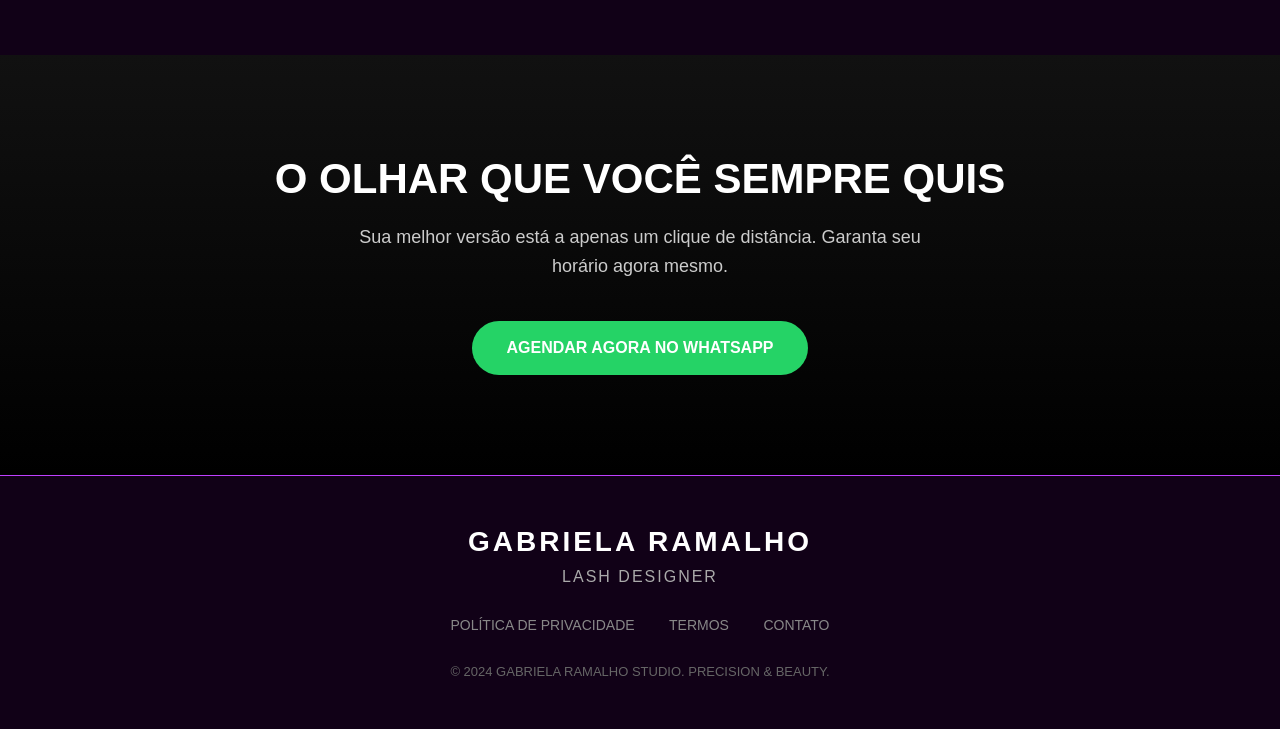
==== commit 7b31509f: "Atualizando index.html unico" ====
--- a/src/index.html
+++ b/src/index.html
@@ -31,8 +31,6 @@
 
     <div class="hero-content">
 
-    
-
         <div class="hero-text">
             <span class="mini-title">DESDE 2024</span>
 
@@ -191,5 +189,45 @@
 </section>
 
 
+
+  <section class="secao-final">
+
+    <div class="container">
+
+      <h2>O OLHAR QUE VOCÊ SEMPRE QUIS</h2>
+
+      <p>
+        Sua melhor versão está a apenas um clique de distância.
+        Garanta seu horário agora mesmo.
+      </p>
+
+      <a href="#" class="botao-whatsapp">
+        AGENDAR AGORA NO WHATSAPP
+      </a>
+
+    </div>
+
+    <footer class="rodape">
+
+      <h1>GABRIELA RAMALHO</h1>
+      <span>LASH DESIGNER</span>
+
+      <div class="links-rodape">
+        <a href="#">POLÍTICA DE PRIVACIDADE</a>
+        <a href="#">TERMOS</a>
+        <a href="#">CONTATO</a>
+      </div>
+
+      <p class="copyright">
+        © 2024 GABRIELA RAMALHO STUDIO. PRECISION & BEAUTY.
+      </p>
+
+    </footer>
+
+    <a href="#" class="whatsapp-fixo">🟢</a>
+
+  </section>
+
+
 </body>
 </html>
--- a/src/styles.css
+++ b/src/styles.css
@@ -524,6 +524,102 @@
     object-fit: cover;
 }
 
+
+.secao-final {
+  width: 100%;
+}
+
+.container {
+  padding: 100px 20px;
+  text-align: center;
+  background: linear-gradient(to bottom, #111, #000);
+}
+
+.container h2 {
+  font-size: 42px;
+  margin-bottom: 20px;
+  font-weight: bold;
+}
+
+.container p {
+  font-size: 18px;
+  max-width: 600px;
+  margin: 0 auto 40px;
+  color: #ccc;
+  line-height: 1.6;
+}
+
+.botao-whatsapp {
+  display: inline-block;
+  padding: 18px 35px;
+  background: #25D366;
+  color: white;
+  text-decoration: none;
+  border-radius: 50px;
+  font-weight: bold;
+  transition: 0.3s;
+}
+
+.botao-whatsapp:hover {
+  transform: scale(1.05);
+  background: #1ebe5d;
+}
+
+.rodape {
+  padding: 50px 20px;
+  text-align: center;
+  border-top: 1px solid #BF40FF;
+}
+
+.rodape h1 {
+  font-size: 28px;
+  letter-spacing: 3px;
+}
+
+.rodape span {
+  display: block;
+  margin-top: 10px;
+  color: #aaa;
+  letter-spacing: 2px;
+}
+
+.links-rodape {
+  margin: 30px 0;
+}
+
+.links-rodape a {
+  color: #888;
+  text-decoration: none;
+  margin: 0 15px;
+  font-size: 14px;
+}
+
+.links-rodape a:hover {
+  color: white;
+}
+
+.copyright {
+  color: #666;
+  font-size: 13px;
+}
+
+.whatsapp-fixo {
+  position: fixed;
+  right: 20px;
+  bottom: 20px;
+  background: #25D366;
+  width: 60px;
+  height: 60px;
+  border-radius: 50%;
+  display: flex;
+  align-items: center;
+  justify-content: center;
+  text-decoration: none;
+  font-size: 28px;
+  box-shadow: 0 0 20px rgba(0,0,0,0.4);
+}
+
+
 /* responsivo */
 
 @media (max-width: 768px) {
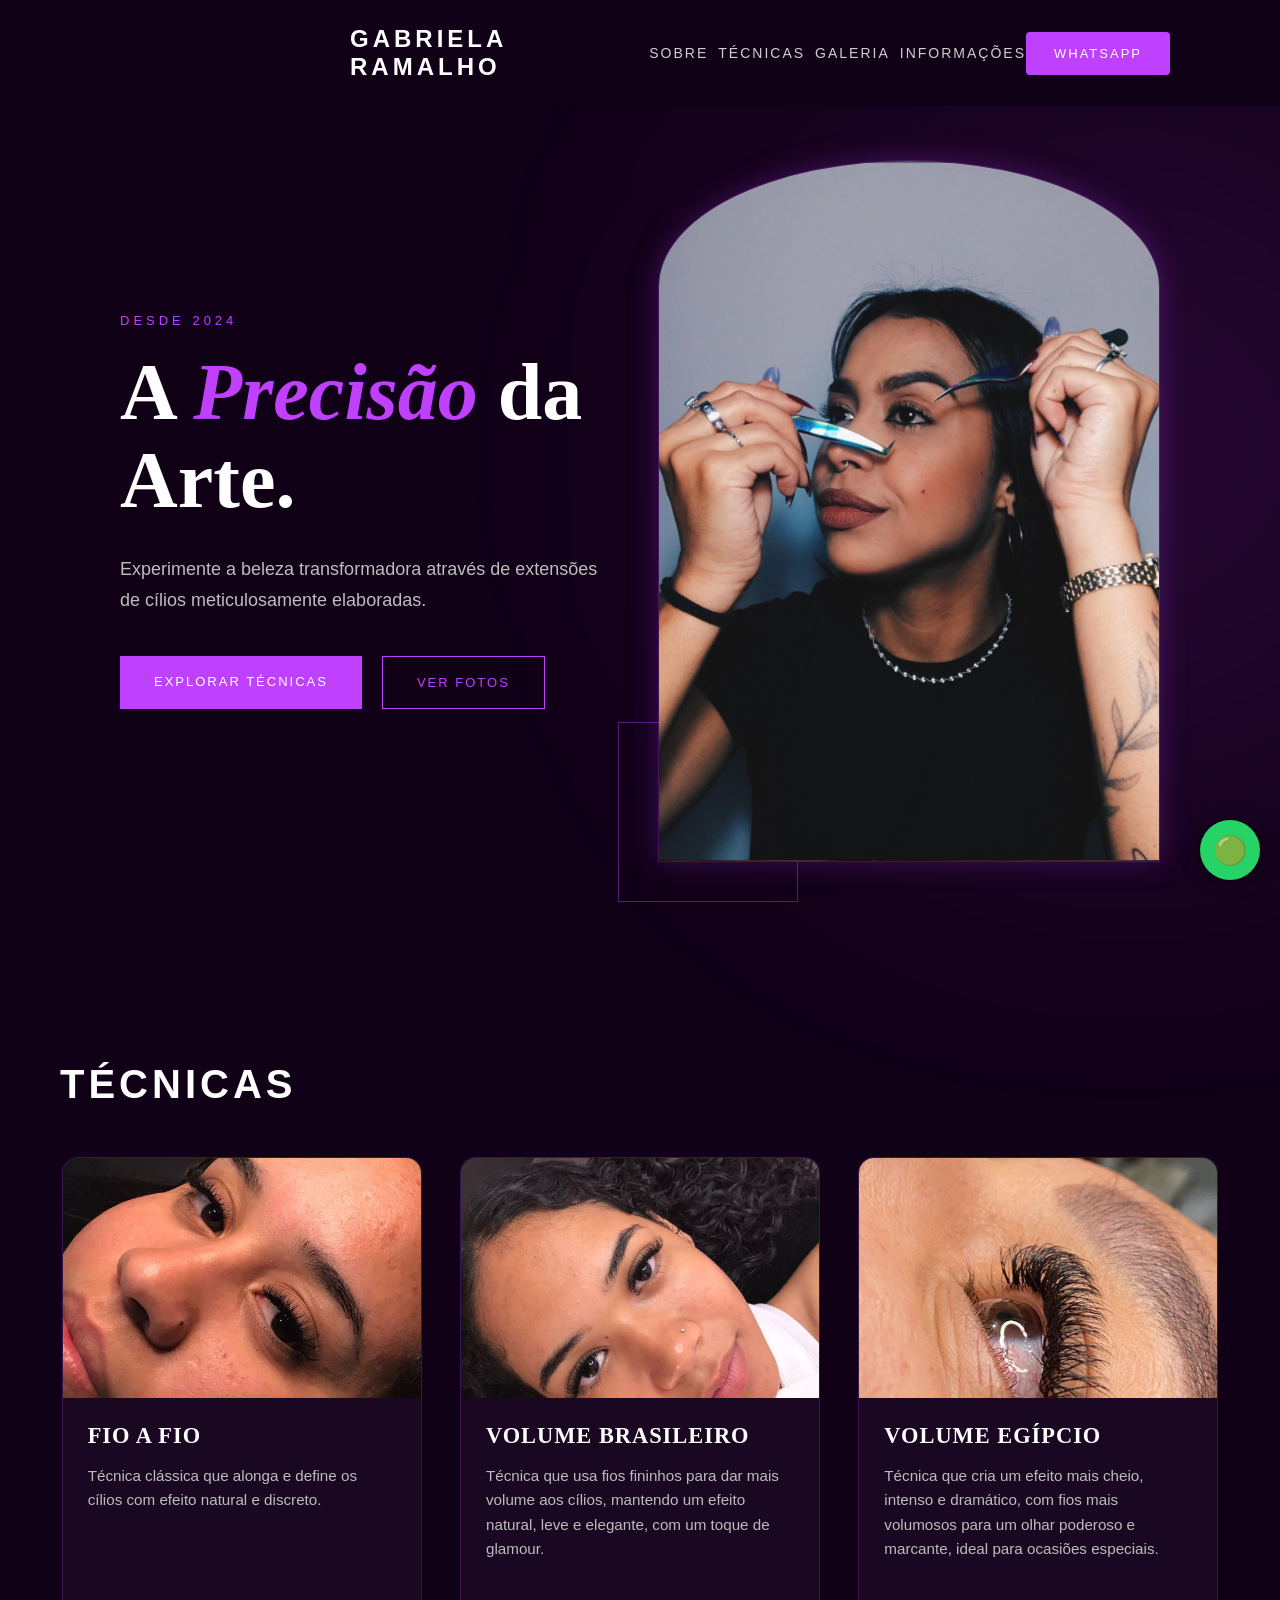
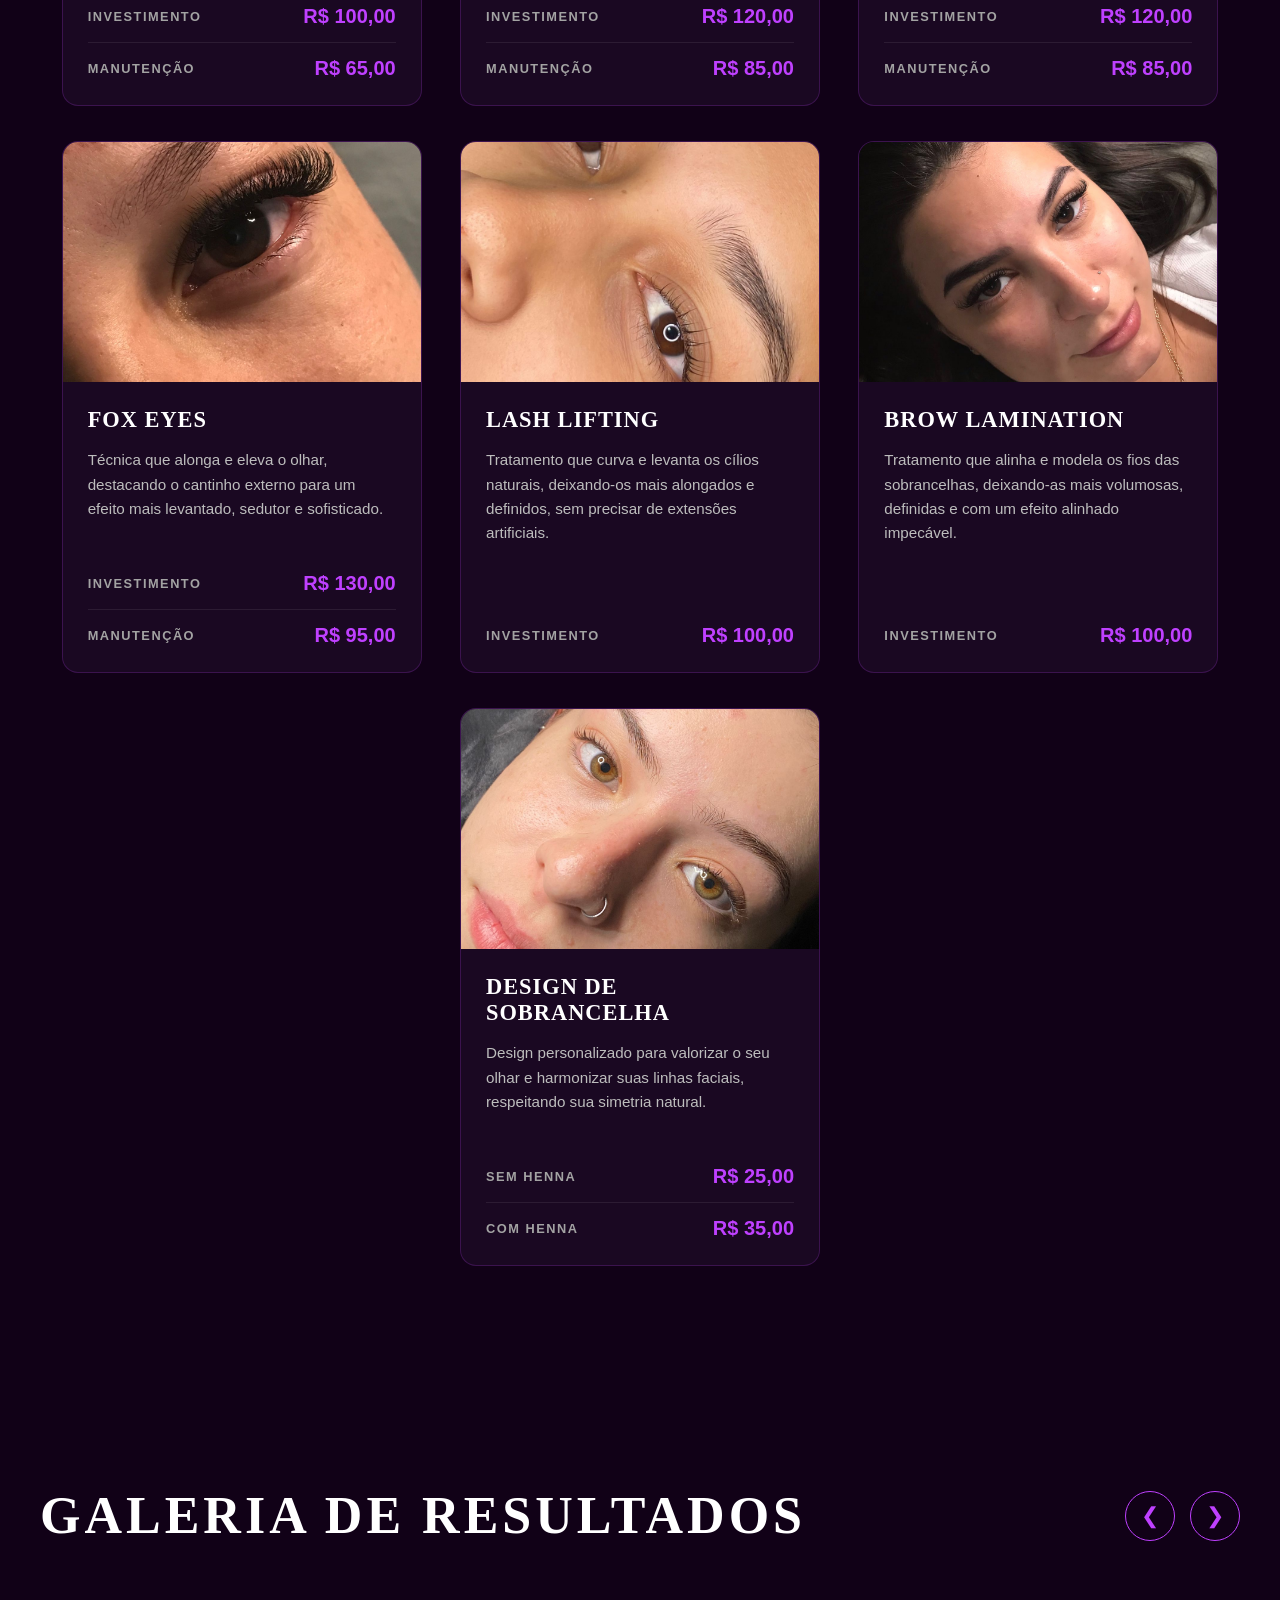
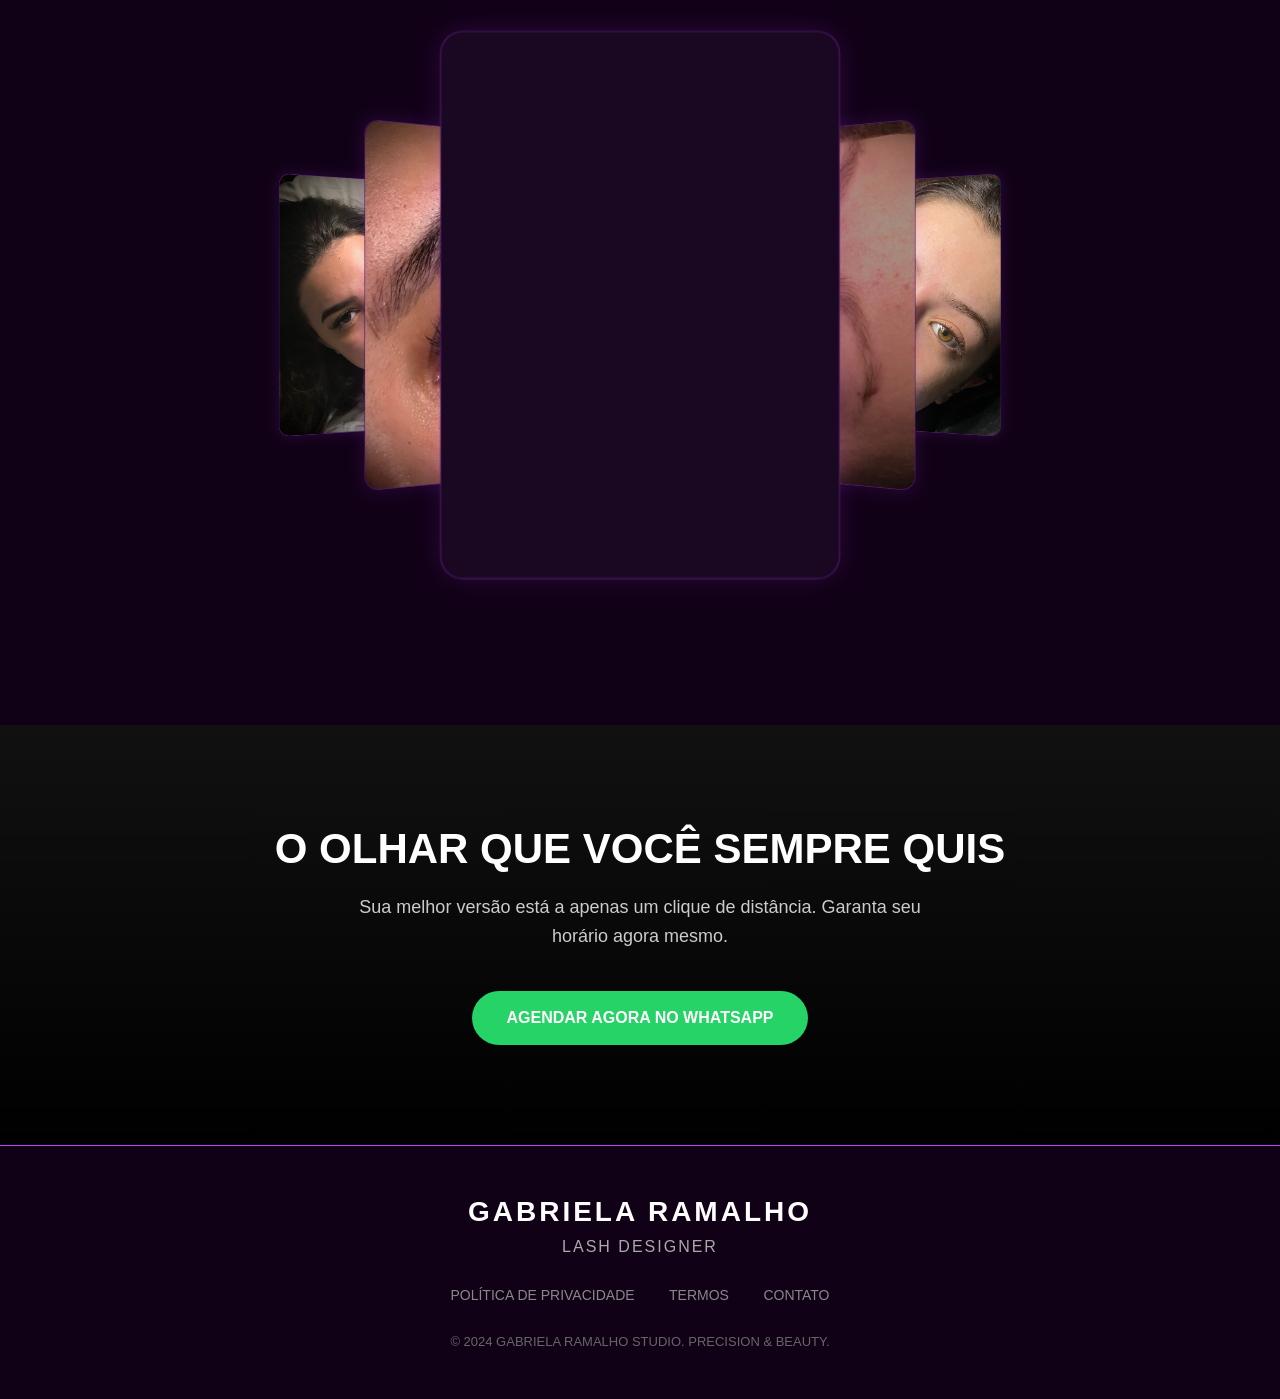
==== commit 38e1de04: "Desenvolvendo com mais detalhes a parte de tecnicas" ====
--- a/src/index.html
+++ b/src/index.html
@@ -67,51 +67,152 @@
 </header>
 
 
-
-
+<div class="tecnicas">        
+    <div class="titulo">TÉCNICAS</div>
     
-    <div class="tecnicas">        
+    <div class="colunas-tecnicas">
         
-        <div class="titulo">★ TÉCNICAS ★</div>
-        
-        <div class="colunas-tecnicas">
-            
-            <div class="card-tecnica">
-                <div class="container-foto">
-                    <img src="imgs/FioAfio.png" alt="Técnica Fio a Fio" class="imagem-tecnicas">
-                </div>
+        <div class="card-tecnica">
+            <div class="container-foto">
+                <img src="imgs/FioAfio.jpeg" alt="Técnica Fio a Fio" class="imagem-tecnicas">
+            </div>
+            <div class="conteudo-card">
                 <div class="subtitulo-tecnica">FIO A FIO</div>
-                <div class="descricao">Fio a Fio: técnica clássica que alonga e define os cílios com efeito natural e discreto.</div>
-                <div class="preco-linha">
-                    <div class="label">INVESTIMENTO</div>
-                    <div class="valor">R$ 100,00</div>
-                </div>
-                <div class="preco-linha">
-                    <div class="label">MANUTENÇÃO</div>
-                    <div class="valor">R$ 65,00</div>
-                </div>
-            </div>
-
-            <div class="card-tecnica">
-                <div class="container-foto">
-                    <img src="imgs/VolumeAbrasileiro.png" alt="Técnica Fio a Fio" class="imagem-tecnicas">
-                </div>                
+                <div class="descricao">Técnica clássica que alonga e define os cílios com efeito natural e discreto.</div>
+                
+                <div class="precos-container">
+                    <div class="preco-linha">
+                        <div class="label">INVESTIMENTO</div>
+                        <div class="valor">R$ 100,00</div>
+                    </div>
+                    <div class="preco-linha">
+                        <div class="label">MANUTENÇÃO</div>
+                        <div class="valor">R$ 65,00</div>
+                    </div>
+                </div>
+            </div>
+        </div>
+
+        <div class="card-tecnica">
+            <div class="container-foto">
+                <img src="imgs/volumeBrasileiro.jpeg" alt="Técnica Volume Brasileiro" class="imagem-tecnicas">
+            </div>
+            <div class="conteudo-card">
                 <div class="subtitulo-tecnica">VOLUME BRASILEIRO</div>
-                <div class="descricao">Volume Brasileiro: técnica que usa fios fininhos para dar mais volume aos cílios, mantendo um efeito natural, leve e elegante, com um toque de glamour.</div>
-                <div class="preco-linha">
-                    <div class="label">INVESTIMENTO</div>
-                    <div class="valor">R$ 120,00</div>         
-                </div>
-                <div class="preco-linha">
-                    <div class="label">MANUTENÇÃO</div>
-                    <div class="valor">R$ 85,00</div>
-                </div>
-            </div>
-
-        </div> 
+                <div class="descricao">Técnica que usa fios fininhos para dar mais volume aos cílios, mantendo um efeito natural, leve e elegante, com um toque de glamour.</div>
+                
+                <div class="precos-container">
+                    <div class="preco-linha">
+                        <div class="label">INVESTIMENTO</div>
+                        <div class="valor">R$ 120,00</div>
+                    </div>
+                    <div class="preco-linha">
+                        <div class="label">MANUTENÇÃO</div>
+                        <div class="valor">R$ 85,00</div>
+                    </div>
+                </div>
+            </div>
+        </div>
+
+        <div class="card-tecnica">
+            <div class="container-foto">
+                <img src="imgs/volumeEgipicio.jpeg" alt="Técnica Volume Egípcio" class="imagem-tecnicas">
+            </div>
+            <div class="conteudo-card">
+                <div class="subtitulo-tecnica">VOLUME EGÍPCIO</div>
+                <div class="descricao">Técnica que cria um efeito mais cheio, intenso e dramático, com fios mais volumosos para um olhar poderoso e marcante, ideal para ocasiões especiais.</div>
+                
+                <div class="precos-container">
+                    <div class="preco-linha">
+                        <div class="label">INVESTIMENTO</div>
+                        <div class="valor">R$ 120,00</div>
+                    </div>
+                    <div class="preco-linha">
+                        <div class="label">MANUTENÇÃO</div>
+                        <div class="valor">R$ 85,00</div>
+                    </div>
+                </div>
+            </div>
+        </div>
+
+        <div class="card-tecnica">
+            <div class="container-foto">
+                <img src="imgs/FoxEyes.jpeg" alt="Técnica Fox Eyes" class="imagem-tecnicas">
+            </div>
+            <div class="conteudo-card">
+                <div class="subtitulo-tecnica">FOX EYES</div>
+                <div class="descricao">Técnica que alonga e eleva o olhar, destacando o cantinho externo para um efeito mais levantado, sedutor e sofisticado.</div>
+                
+                <div class="precos-container">
+                    <div class="preco-linha">
+                        <div class="label">INVESTIMENTO</div>
+                        <div class="valor">R$ 130,00</div>
+                    </div>
+                    <div class="preco-linha">
+                        <div class="label">MANUTENÇÃO</div>
+                        <div class="valor">R$ 95,00</div>
+                    </div>
+                </div>
+            </div>
+        </div>
+
+        <div class="card-tecnica">
+            <div class="container-foto">
+                <img src="imgs/LashLifting.jpeg" alt="Técnica Lash Lifting" class="imagem-tecnicas">
+            </div>
+            <div class="conteudo-card">
+                <div class="subtitulo-tecnica">LASH LIFTING</div>
+                <div class="descricao">Tratamento que curva e levanta os cílios naturais, deixando-os mais alongados e definidos, sem precisar de extensões artificiais.</div>
+                
+                <div class="precos-container">
+                    <div class="preco-linha">
+                        <div class="label">INVESTIMENTO</div>
+                        <div class="valor">R$ 100,00</div>
+                    </div>
+                </div>
+            </div>
+        </div>
+
+        <div class="card-tecnica">
+            <div class="container-foto">
+                <img src="imgs/Brow.jpeg" alt="Técnica Brow Lamination" class="imagem-tecnicas">
+            </div>
+            <div class="conteudo-card">
+                <div class="subtitulo-tecnica">BROW LAMINATION</div>
+                <div class="descricao">Tratamento que alinha e modela os fios das sobrancelhas, deixando-as mais volumosas, definidas e com um efeito alinhado impecável.</div>
+                
+                <div class="precos-container">
+                    <div class="preco-linha">
+                        <div class="label">INVESTIMENTO</div>
+                        <div class="valor">R$ 100,00</div>
+                    </div>
+                </div>
+            </div>
+        </div>
+
+        <div class="card-tecnica">
+            <div class="container-foto">
+                <img src="imgs/Sombrancelha.jpeg" alt="Design de Sobrancelha" class="imagem-tecnicas">
+            </div>
+            <div class="conteudo-card">
+                <div class="subtitulo-tecnica">DESIGN DE SOBRANCELHA</div>
+                <div class="descricao">Design personalizado para valorizar o seu olhar e harmonizar suas linhas faciais, respeitando sua simetria natural.</div>
+                
+                <div class="precos-container">
+                    <div class="preco-linha">
+                        <div class="label">SEM HENNA</div>
+                        <div class="valor">R$ 25,00</div>
+                    </div>
+                    <div class="preco-linha">
+                        <div class="label">COM HENNA</div>
+                        <div class="valor">R$ 35,00</div>
+                    </div>
+                </div>
+            </div>
+        </div>
+
     </div> 
-
-   
+</div>
    
     <section class="galeria" id="galeria">
 
--- a/src/styles.css
+++ b/src/styles.css
@@ -26,7 +26,7 @@
     justify-content: space-between;
     align-items: center;
 
-    padding: 25px 260px;
+    padding: 25px 230px;
 
     background: #110117;
     backdrop-filter: blur(10px);
@@ -43,7 +43,7 @@
 
 .nav-links {
     display: flex;
-    gap: 45px;
+    gap: 10px;
     list-style: none;
 }
 
@@ -332,95 +332,140 @@
 
 
 
+/* SEÇÃO TÉCNICAS */
 
 .tecnicas {
-    max-width: 1000px;
+    max-width: 1200px;
     padding: 0 20px;
-    margin: 700px auto 100px auto; 
+    margin: 120px auto 100px auto; 
 }
 
 .titulo {
-    color: #9c27b0; 
-    font-size: 1.5rem;
+    color: #ffffff; 
+    font-size: 2.5rem;
     font-weight: bold;
-    letter-spacing: 2px;
-    text-align: center;
-    width: 100%;
-    margin-top: 0;       
-    margin-bottom: 40px; 
+    letter-spacing: 4px;
+    text-align: left;
+    width: 100%;
+    margin-bottom: 50px; 
 }
 
 .colunas-tecnicas {
-    display: flex;
-    justify-content: space-between;
-    gap: 50px; 
-    flex-wrap: wrap; 
+    display: grid;
+    grid-template-columns: repeat(auto-fit, minmax(320px, 1fr));
+    justify-content: center;
+    justify-items: center; 
+    gap: 35px; 
 }
 
 .card-tecnica {
-    flex: 1;
-    min-width: 280px; 
-    text-align: left; 
+    width: 100%;
+    max-width: 360px; 
+    background: #1a0822; 
+    border: 1px solid rgba(191, 64, 255, 0.2);
+    border-radius: 16px;
+    overflow: hidden;
     display: flex;
     flex-direction: column;
-}
-
+    transition: transform 0.4s ease, box-shadow 0.4s ease, border-color 0.4s ease;
+}
+
+.card-tecnica:last-child:nth-child(3n+1) {
+    grid-column: 1 / -1;
+    max-width: 360px;
+}
+
+.card-tecnica:hover {
+    transform: translateY(-8px);
+    border-color: rgba(191, 64, 255, 0.6);
+    box-shadow: 0 12px 30px rgba(191, 64, 255, 0.2);
+}
 
 .container-foto {
     width: 100%;
-    height: 220px;
-    margin-bottom: 20px;
-}
-
+    height: 240px;
+    overflow: hidden;
+}
 
 .imagem-tecnicas {
     width: 100%;
     height: 100%;
-    border-radius: 8px; 
     object-fit: cover;
-}
-
-
- .subtitulo-tecnica {
-    color: #9c27b0;
-    font-size: 1.8rem;
+    transition: transform 0.4s ease;
+}
+
+.card-tecnica:hover .imagem-tecnicas {
+    transform: scale(1.05);
+}
+
+.conteudo-card {
+    padding: 25px;
+    display: flex;
+    flex-direction: column;
+    flex-grow: 1; 
+}
+
+.subtitulo-tecnica {
+    color: white;
+    font-size: 1.4rem;
     font-weight: bold;
+    letter-spacing: 1px;
     margin-bottom: 15px;
-}
-
+    font-family: serif; 
+}
 
 .descricao {
     font-size: 0.95rem;
-    line-height: 1.5;
-    color: #e0e0e0;
+    line-height: 1.6;
+    color: #bdbdbd;
     margin-bottom: 30px; 
-    min-height: 70px; 
-}
-
-.preco-linha:first-of-type {
+    min-height: 80px; 
+}
+
+.precos-container {
     margin-top: auto; 
 }
 
 .preco-linha {
     display: flex;
     justify-content: space-between; 
-    border-bottom: 1px solid #222; 
-    padding: 12px 0;
+    align-items: center;
+    border-bottom: 1px solid rgba(255, 255, 255, 0.08); 
+    padding: 14px 0;
+}
+
+.preco-linha:last-of-type {
+    border-bottom: none;
+    padding-bottom: 0;
 }
 
 .label {
-    font-size: 0.85rem;
-    color: #ffffff;
+    font-size: 0.8rem;
+    color: #a3a3a3;
     font-weight: bold;
-    letter-spacing: 1px;
+    letter-spacing: 1.5px;
 }
 
 .valor {
-    font-size: 1.3rem;
-    color: #9c27b0; 
+    font-size: 1.25rem;
+    color: #BF40FF; 
     font-weight: bold;
 }
 
+@media (max-width: 768px) {
+    .colunas-tecnicas {
+        grid-template-columns: 1fr;
+        gap: 25px;
+    }
+    
+    .card-tecnica {
+        max-width: 100%;
+    }
+
+    .card-tecnica:last-child:nth-child(3n+1) {
+        max-width: 100%;
+    }
+}
 
 /* galeria de fotos */
 
